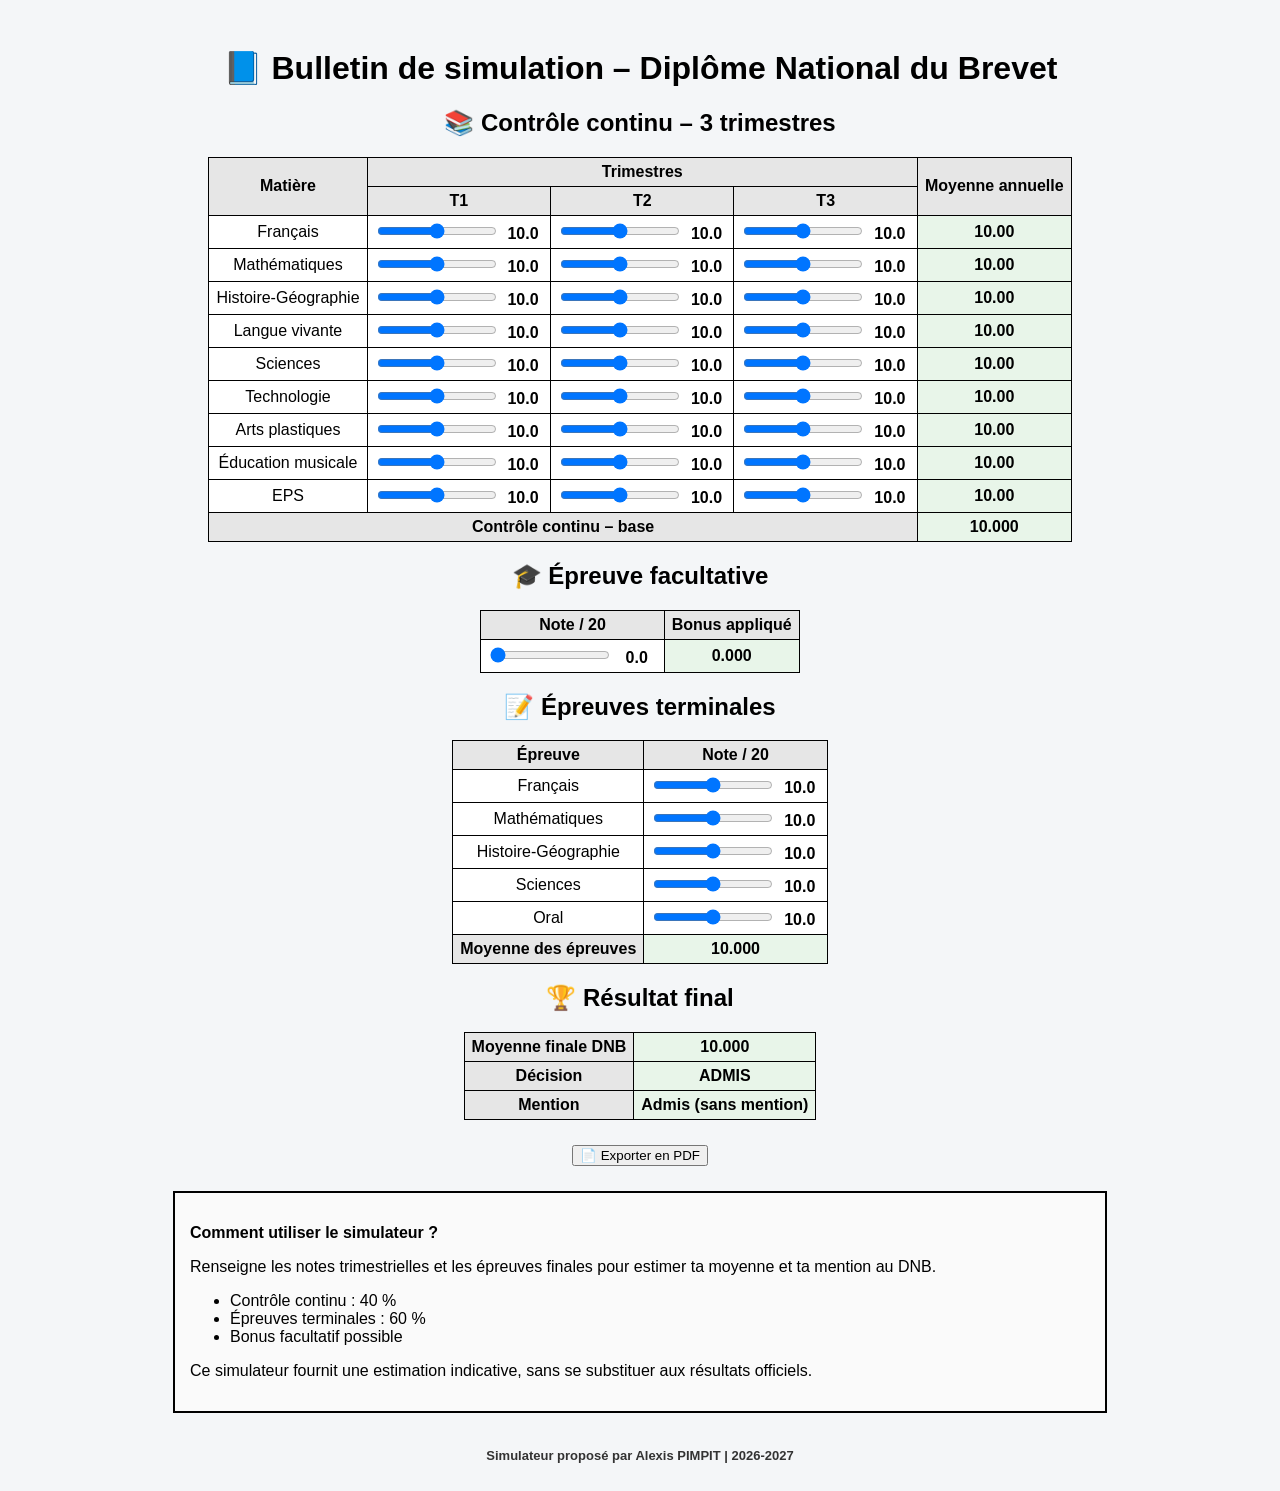
==== calculateurDNB2026.html @ b97b6e9c "Add files via upload" ====
<!DOCTYPE html>
<html lang="fr">
<head>
<meta charset="UTF-8">
<title>Simulateur DNB – Bulletin officiel</title>

<style>
/* ================= BASE ================= */
body{
  font-family: Arial, Helvetica, sans-serif;
  background:#f4f6f8;
  padding:20px;
}
h1,h2{text-align:center}
table{
  border-collapse:collapse;
  margin:10px auto;
  background:#fff;
}
th,td{
  border:1px solid #000;
  padding:5px 7px;
  text-align:center;
}
th{background:#e6e6e6}
.range{width:120px}
.val{display:inline-block;width:40px;font-weight:bold}
.result{background:#e8f5e9;font-weight:bold}
.actions{text-align:center;margin:25px 0}

/* ===== Comment utiliser (WEB UNIQUEMENT) ===== */
.info-box{
  border:2px solid #000;
  padding:15px;
  margin:20px auto;
  background:#fafafa;
  max-width:900px;
}

/* ================= PIED DE PAGE ================= */
footer{
  text-align:center;
  font-size:13px;
  font-weight:bold;
  color:#333;
  margin-top:35px;
}

/* ================= RESPONSIVE ================= */
@media(max-width:800px){
  table{font-size:14px}
  .range{width:100px}
}

/* ================= IMPRESSION / PDF ================= */
@media print{
  body{
    background:#fff;
    padding:8mm;
    font-size:10.5pt;
  }

  h1{font-size:16pt;margin-bottom:8px;}
  h2{
    font-size:12pt;
    margin-top:12px;
    border-bottom:2px solid #000;
    padding-bottom:3px;
  }

  table{width:100%;margin:8px 0;}

  input[type=range],
  button,
  .actions,
  .info-box{
    display:none !important;
  }

  .val{display:inline;font-weight:normal;}

  footer{
    position:fixed;
    bottom:10mm;
    left:0;
    right:0;
    font-size:10.5pt;
  }

  /* ===== FILIGRANE ===== */
  body::before{
    content:"SIMULATION";
    position:fixed;
    top:-50%;
    left:-50%;
    width:200%;
    height:200%;
    transform:rotate(-30deg);
    font-size:60pt;
    font-weight:bold;
    color:rgba(0,0,0,0.06);
    z-index:-1;
    pointer-events:none;
    white-space:nowrap;
    display:grid;
    place-items:center;
    background-image:
      repeating-linear-gradient(
        45deg,
        rgba(0,0,0,0.06) 0,
        rgba(0,0,0,0.06) 2px,
        transparent 2px,
        transparent 200px
      );
  }

  /* ===== PAGE 2 : CRÉDITS ===== */
  .credits-page{
    display:block;
    page-break-before:always;
    border:2px solid #000;
    padding:20px;
    margin-top:30px;
  }
  .credits-page h2{
    text-align:center;
    text-transform:uppercase;
  }
  .cc-logo{
    text-align:center;
    margin:15px 0;
    font-size:12pt;
  }
}

/* ================= FORMAT PAGE ================= */
@page{
  size:A4 portrait;
  margin:15mm;
}

/* ===== CRÉDITS CACHÉS À L'ÉCRAN ===== */
.credits-page{
  display:none;
}
</style>
</head>

<body>

<h1>📘 Bulletin de simulation – Diplôme National du Brevet</h1>

<h2>📚 Contrôle continu – 3 trimestres</h2>

<table>
<tr>
  <th rowspan="2">Matière</th>
  <th colspan="3">Trimestres</th>
  <th rowspan="2">Moyenne annuelle</th>
</tr>
<tr><th>T1</th><th>T2</th><th>T3</th></tr>
<tbody id="cc"></tbody>
<tr>
  <th colspan="4">Contrôle continu – base</th>
  <th id="cc_base" class="result"></th>
</tr>
</table>

<h2>🎓 Épreuve facultative</h2>

<table>
<tr><th>Note / 20</th><th>Bonus appliqué</th></tr>
<tr>
<td>
<input type="range" min="0" max="20" step="0.1" value="0" id="fac" class="range">
<span class="val" id="vfac">0</span>
</td>
<td id="bonus" class="result">0</td>
</tr>
</table>

<h2>📝 Épreuves terminales</h2>

<table>
<tr><th>Épreuve</th><th>Note / 20</th></tr>
<tbody id="epreuves"></tbody>
<tr>
<th>Moyenne des épreuves</th>
<th id="moyE" class="result"></th>
</tr>
</table>

<h2>🏆 Résultat final</h2>

<table>
<tr><th>Moyenne finale DNB</th><th id="final" class="result"></th></tr>
<tr><th>Décision</th><th id="decision" class="result"></th></tr>
<tr><th>Mention</th><th id="mention" class="result"></th></tr>
</table>

<div class="actions">
<button onclick="window.print()">📄 Exporter en PDF</button>
</div>

<!-- ===== WEB UNIQUEMENT ===== -->
<div class="info-box">
<p><strong>Comment utiliser le simulateur ?</strong></p>
<p>
Renseigne les notes trimestrielles et les épreuves finales
pour estimer ta moyenne et ta mention au DNB.
</p>
<ul>
<li>Contrôle continu : 40 %</li>
<li>Épreuves terminales : 60 %</li>
<li>Bonus facultatif possible</li>
</ul>
<p>
Ce simulateur fournit une estimation indicative,
sans se substituer aux résultats officiels.
</p>
</div>

<footer id="footer"></footer>

<!-- ===== PDF PAGE 2 UNIQUEMENT ===== -->
<section class="credits-page">
<h2>Crédits et mentions légales</h2>

<p><strong>Simulateur du Diplôme National du Brevet</strong></p>

<p>
Conception et réalisation : <strong>Alexis PIMPIT</strong><br>
Outil pédagogique destiné à l’accompagnement des élèves de 3ᵉ.
</p>

<p>
Calculs conformes aux textes officiels
du Ministère de l’Éducation nationale
(Bulletin officiel et Éduscol).
</p>

<div class="cc-logo">ⓒⓒ BY-NC-ND 4.0</div>

<p>
Licence Creative Commons Attribution – Pas d’Utilisation Commerciale –
Pas de Modification 4.0 International.
</p>

<p>
La diffusion est autorisée dans un cadre pédagogique non commercial,
sous réserve de citer l’auteur.
Toute modification ou exploitation commerciale est interdite.
</p>
</section>

<script>
const matieres=[
 "Français","Mathématiques","Histoire-Géographie",
 "Langue vivante","Sciences","Technologie",
 "Arts plastiques","Éducation musicale","EPS"
];
const epreuves=[
 "Français","Mathématiques","Histoire-Géographie",
 "Sciences","Oral"
];

const cc=document.getElementById("cc");
matieres.forEach((m,i)=>{
 cc.insertAdjacentHTML("beforeend",`
 <tr>
  <td>${m}</td>
  <td><input type="range" min="0" max="20" step="0.1" value="10" class="range t${i}">
      <span class="val">10</span></td>
  <td><input type="range" min="0" max="20" step="0.1" value="10" class="range t${i}">
      <span class="val">10</span></td>
  <td><input type="range" min="0" max="20" step="0.1" value="10" class="range t${i}">
      <span class="val">10</span></td>
  <td id="m${i}" class="result"></td>
 </tr>`);
});

const ep=document.getElementById("epreuves");
epreuves.forEach((e,i)=>{
 ep.insertAdjacentHTML("beforeend",`
 <tr>
  <td>${e}</td>
  <td>
    <input type="range" min="0" max="20" step="0.1" value="10" id="e${i}" class="range">
    <span class="val" id="ve${i}">10</span>
  </td>
 </tr>`);
});

function calc(){
 let totalCC=0;
 matieres.forEach((_,i)=>{
   let sliders=[...document.querySelectorAll(".t"+i)];
   sliders.forEach(s=>s.nextElementSibling.textContent=Number(s.value).toFixed(1));
   let moy=sliders.reduce((a,s)=>a+Number(s.value),0)/3;
   document.getElementById("m"+i).textContent=moy.toFixed(2);
   totalCC+=moy;
 });
 let CC_base=totalCC/matieres.length;
 document.getElementById("cc_base").textContent=CC_base.toFixed(3);

 let fac=Number(document.getElementById("fac").value);
 document.getElementById("vfac").textContent=fac.toFixed(1);
 let bonus=Math.max(0,fac-10)/20;
 document.getElementById("bonus").textContent=bonus.toFixed(3);
 let CC_final=CC_base+bonus;

 let totalE=0;
 epreuves.forEach((_,i)=>{
   let v=Number(document.getElementById("e"+i).value);
   document.getElementById("ve"+i).textContent=v.toFixed(1);
   totalE+=v;
 });
 let moyE=totalE/epreuves.length;
 document.getElementById("moyE").textContent=moyE.toFixed(3);

 let final=(CC_final*0.4)+(moyE*0.6);
 document.getElementById("final").textContent=final.toFixed(3);
 document.getElementById("decision").textContent=final>=10?"ADMIS":"NON ADMIS";

 let mention="—";
 if(final>=18) mention="Très Bien avec les félicitations du jury";
 else if(final>=16) mention="Très Bien";
 else if(final>=14) mention="Bien";
 else if(final>=12) mention="Assez Bien";
 else if(final>=10) mention="Admis (sans mention)";
 document.getElementById("mention").textContent=mention;

 const d=new Date();
 const y=d.getFullYear();
 const m=d.getMonth();
 const annee=(m>=8)?`${y}-${y+1}`:`${y-1}-${y}`;
 document.getElementById("footer").textContent=
   `Simulateur proposé par Alexis PIMPIT | ${annee}`;
}

document.querySelectorAll("input[type=range]")
 .forEach(r=>r.addEventListener("input",calc));
calc();
</script>

</body>
</html>
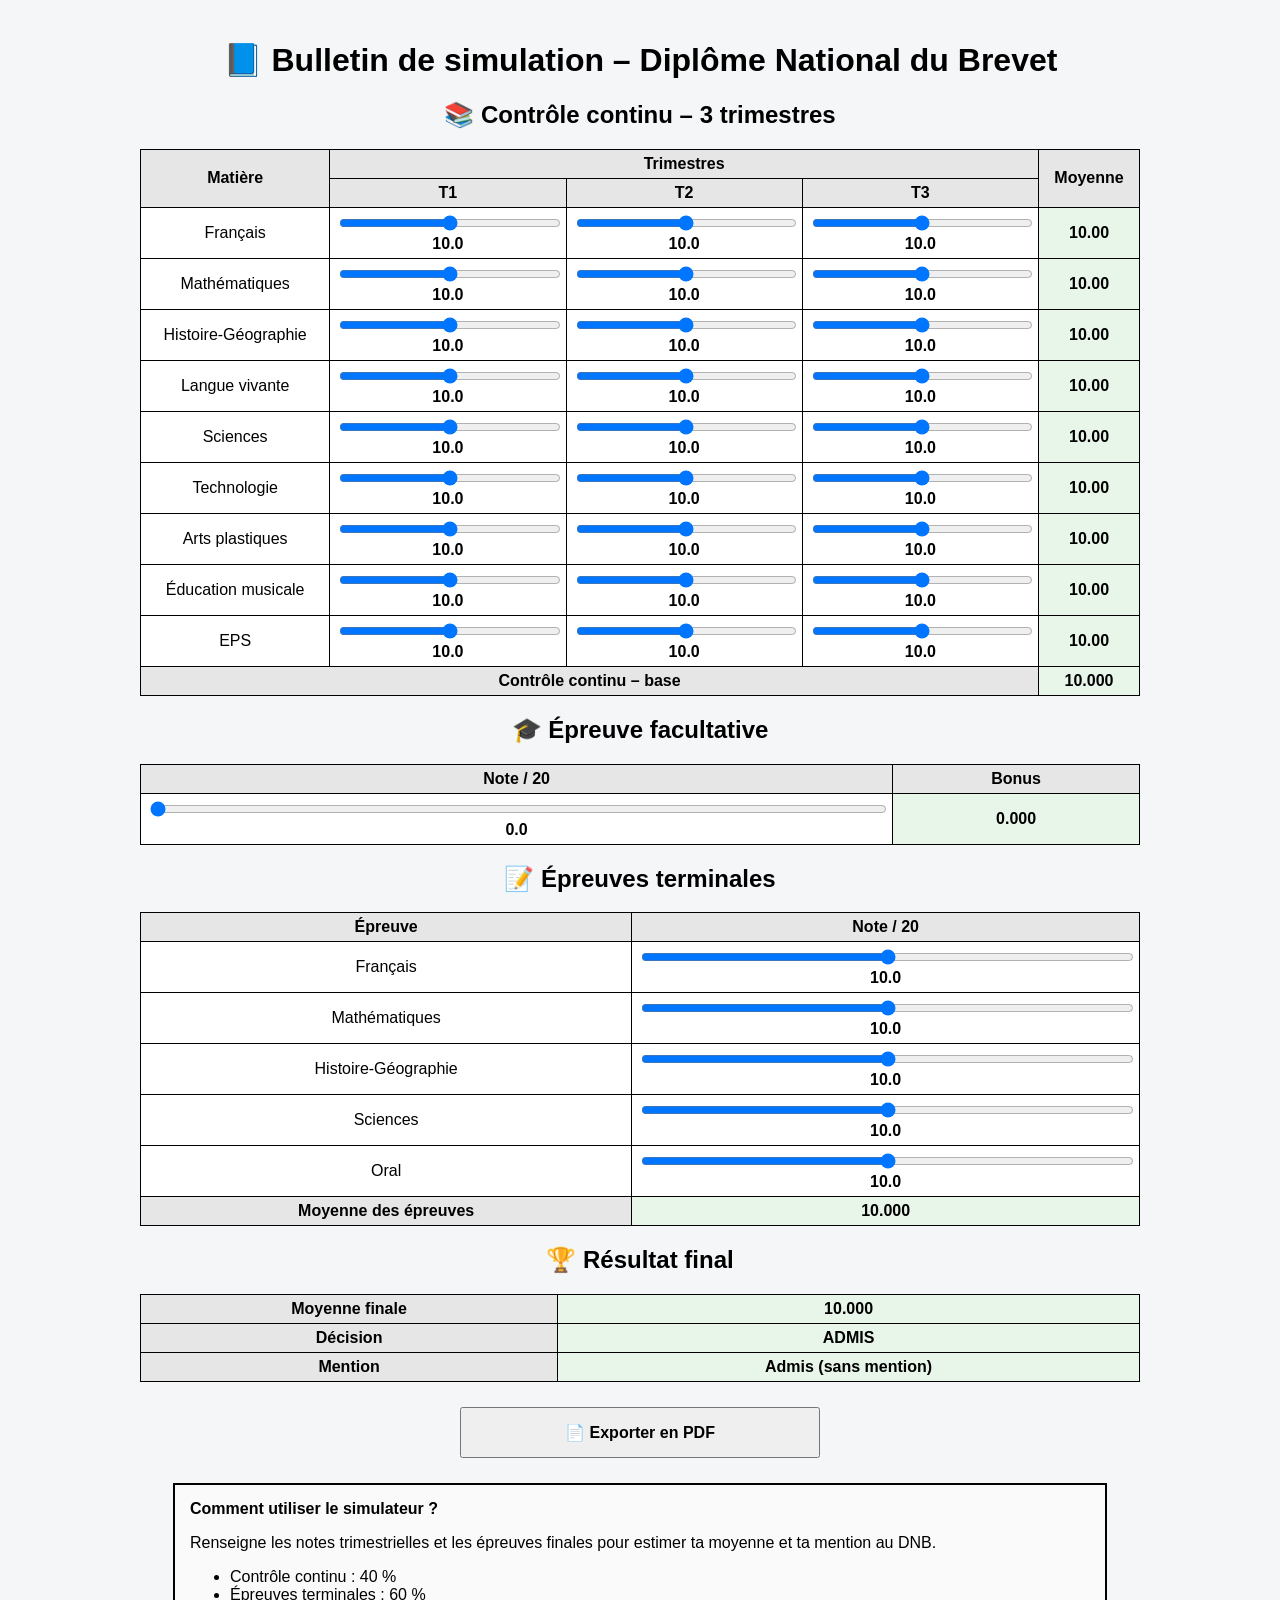
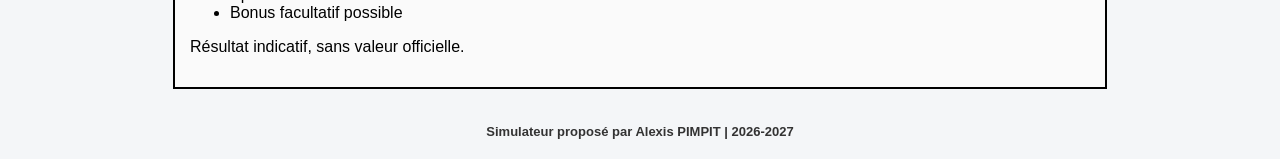
==== commit af38b110: "Add files via upload" ====
--- a/calculateurDNB2026.html
+++ b/calculateurDNB2026.html
@@ -2,6 +2,7 @@
 <html lang="fr">
 <head>
 <meta charset="UTF-8">
+<meta name="viewport" content="width=device-width, initial-scale=1.0">
 <title>Simulateur DNB – Bulletin officiel</title>
 
 <style>
@@ -10,12 +11,22 @@
   font-family: Arial, Helvetica, sans-serif;
   background:#f4f6f8;
   padding:20px;
+  margin:0;
 }
 h1,h2{text-align:center}
+
+.table-wrapper{
+  overflow-x:auto;
+  -webkit-overflow-scrolling:touch;
+  margin:10px auto;
+}
+
 table{
   border-collapse:collapse;
-  margin:10px auto;
+  margin:0 auto;
   background:#fff;
+  width:100%;
+  max-width:1000px;
 }
 th,td{
   border:1px solid #000;
@@ -23,12 +34,28 @@
   text-align:center;
 }
 th{background:#e6e6e6}
-.range{width:120px}
-.val{display:inline-block;width:40px;font-weight:bold}
+
+.range{width:100%}
+.val{
+  display:inline-block;
+  min-width:45px;
+  font-weight:bold;
+}
 .result{background:#e8f5e9;font-weight:bold}
-.actions{text-align:center;margin:25px 0}
-
-/* ===== Comment utiliser (WEB UNIQUEMENT) ===== */
+
+.actions{
+  text-align:center;
+  margin:25px 0;
+}
+.actions button{
+  width:100%;
+  max-width:360px;
+  padding:14px;
+  font-size:16px;
+  font-weight:bold;
+}
+
+/* ===== INFO BOX (WEB UNIQUEMENT) ===== */
 .info-box{
   border:2px solid #000;
   padding:15px;
@@ -37,7 +64,7 @@
   max-width:900px;
 }
 
-/* ================= PIED DE PAGE ================= */
+/* ================= FOOTER ================= */
 footer{
   text-align:center;
   font-size:13px;
@@ -46,10 +73,14 @@
   margin-top:35px;
 }
 
-/* ================= RESPONSIVE ================= */
-@media(max-width:800px){
-  table{font-size:14px}
-  .range{width:100px}
+/* ================= MOBILE ================= */
+@media(max-width:600px){
+  body{padding:10px}
+  h1{font-size:20px}
+  h2{font-size:16px}
+  table{font-size:13px}
+  th,td{padding:4px}
+  .info-box{font-size:14px;padding:12px}
 }
 
 /* ================= IMPRESSION / PDF ================= */
@@ -68,7 +99,8 @@
     padding-bottom:3px;
   }
 
-  table{width:100%;margin:8px 0;}
+  .table-wrapper{overflow:visible}
+  table{width:100%;}
 
   input[type=range],
   button,
@@ -87,7 +119,6 @@
     font-size:10.5pt;
   }
 
-  /* ===== FILIGRANE ===== */
   body::before{
     content:"SIMULATION";
     position:fixed;
@@ -100,21 +131,10 @@
     font-weight:bold;
     color:rgba(0,0,0,0.06);
     z-index:-1;
-    pointer-events:none;
-    white-space:nowrap;
     display:grid;
     place-items:center;
-    background-image:
-      repeating-linear-gradient(
-        45deg,
-        rgba(0,0,0,0.06) 0,
-        rgba(0,0,0,0.06) 2px,
-        transparent 2px,
-        transparent 200px
-      );
-  }
-
-  /* ===== PAGE 2 : CRÉDITS ===== */
+  }
+
   .credits-page{
     display:block;
     page-break-before:always;
@@ -122,27 +142,16 @@
     padding:20px;
     margin-top:30px;
   }
-  .credits-page h2{
-    text-align:center;
-    text-transform:uppercase;
-  }
-  .cc-logo{
-    text-align:center;
-    margin:15px 0;
-    font-size:12pt;
-  }
-}
-
-/* ================= FORMAT PAGE ================= */
+}
+
+/* ================= PAGE ================= */
 @page{
   size:A4 portrait;
   margin:15mm;
 }
 
 /* ===== CRÉDITS CACHÉS À L'ÉCRAN ===== */
-.credits-page{
-  display:none;
-}
+.credits-page{display:none;}
 </style>
 </head>
 
@@ -151,12 +160,12 @@
 <h1>📘 Bulletin de simulation – Diplôme National du Brevet</h1>
 
 <h2>📚 Contrôle continu – 3 trimestres</h2>
-
+<div class="table-wrapper">
 <table>
 <tr>
   <th rowspan="2">Matière</th>
   <th colspan="3">Trimestres</th>
-  <th rowspan="2">Moyenne annuelle</th>
+  <th rowspan="2">Moyenne</th>
 </tr>
 <tr><th>T1</th><th>T2</th><th>T3</th></tr>
 <tbody id="cc"></tbody>
@@ -165,11 +174,12 @@
   <th id="cc_base" class="result"></th>
 </tr>
 </table>
+</div>
 
 <h2>🎓 Épreuve facultative</h2>
-
+<div class="table-wrapper">
 <table>
-<tr><th>Note / 20</th><th>Bonus appliqué</th></tr>
+<tr><th>Note / 20</th><th>Bonus</th></tr>
 <tr>
 <td>
 <input type="range" min="0" max="20" step="0.1" value="0" id="fac" class="range">
@@ -178,9 +188,10 @@
 <td id="bonus" class="result">0</td>
 </tr>
 </table>
+</div>
 
 <h2>📝 Épreuves terminales</h2>
-
+<div class="table-wrapper">
 <table>
 <tr><th>Épreuve</th><th>Note / 20</th></tr>
 <tbody id="epreuves"></tbody>
@@ -189,22 +200,23 @@
 <th id="moyE" class="result"></th>
 </tr>
 </table>
+</div>
 
 <h2>🏆 Résultat final</h2>
-
+<div class="table-wrapper">
 <table>
-<tr><th>Moyenne finale DNB</th><th id="final" class="result"></th></tr>
+<tr><th>Moyenne finale</th><th id="final" class="result"></th></tr>
 <tr><th>Décision</th><th id="decision" class="result"></th></tr>
 <tr><th>Mention</th><th id="mention" class="result"></th></tr>
 </table>
+</div>
 
 <div class="actions">
 <button onclick="window.print()">📄 Exporter en PDF</button>
 </div>
 
-<!-- ===== WEB UNIQUEMENT ===== -->
 <div class="info-box">
-<p><strong>Comment utiliser le simulateur ?</strong></p>
+<strong>Comment utiliser le simulateur ?</strong>
 <p>
 Renseigne les notes trimestrielles et les épreuves finales
 pour estimer ta moyenne et ta mention au DNB.
@@ -215,42 +227,17 @@
 <li>Bonus facultatif possible</li>
 </ul>
 <p>
-Ce simulateur fournit une estimation indicative,
-sans se substituer aux résultats officiels.
+Résultat indicatif, sans valeur officielle.
 </p>
 </div>
 
 <footer id="footer"></footer>
 
-<!-- ===== PDF PAGE 2 UNIQUEMENT ===== -->
 <section class="credits-page">
 <h2>Crédits et mentions légales</h2>
-
-<p><strong>Simulateur du Diplôme National du Brevet</strong></p>
-
-<p>
-Conception et réalisation : <strong>Alexis PIMPIT</strong><br>
-Outil pédagogique destiné à l’accompagnement des élèves de 3ᵉ.
-</p>
-
-<p>
-Calculs conformes aux textes officiels
-du Ministère de l’Éducation nationale
-(Bulletin officiel et Éduscol).
-</p>
-
-<div class="cc-logo">ⓒⓒ BY-NC-ND 4.0</div>
-
-<p>
-Licence Creative Commons Attribution – Pas d’Utilisation Commerciale –
-Pas de Modification 4.0 International.
-</p>
-
-<p>
-La diffusion est autorisée dans un cadre pédagogique non commercial,
-sous réserve de citer l’auteur.
-Toute modification ou exploitation commerciale est interdite.
-</p>
+<p><strong>Simulateur DNB</strong></p>
+<p>Conception : <strong>Alexis PIMPIT</strong></p>
+<p>Licence CC BY-NC-ND 4.0</p>
 </section>
 
 <script>
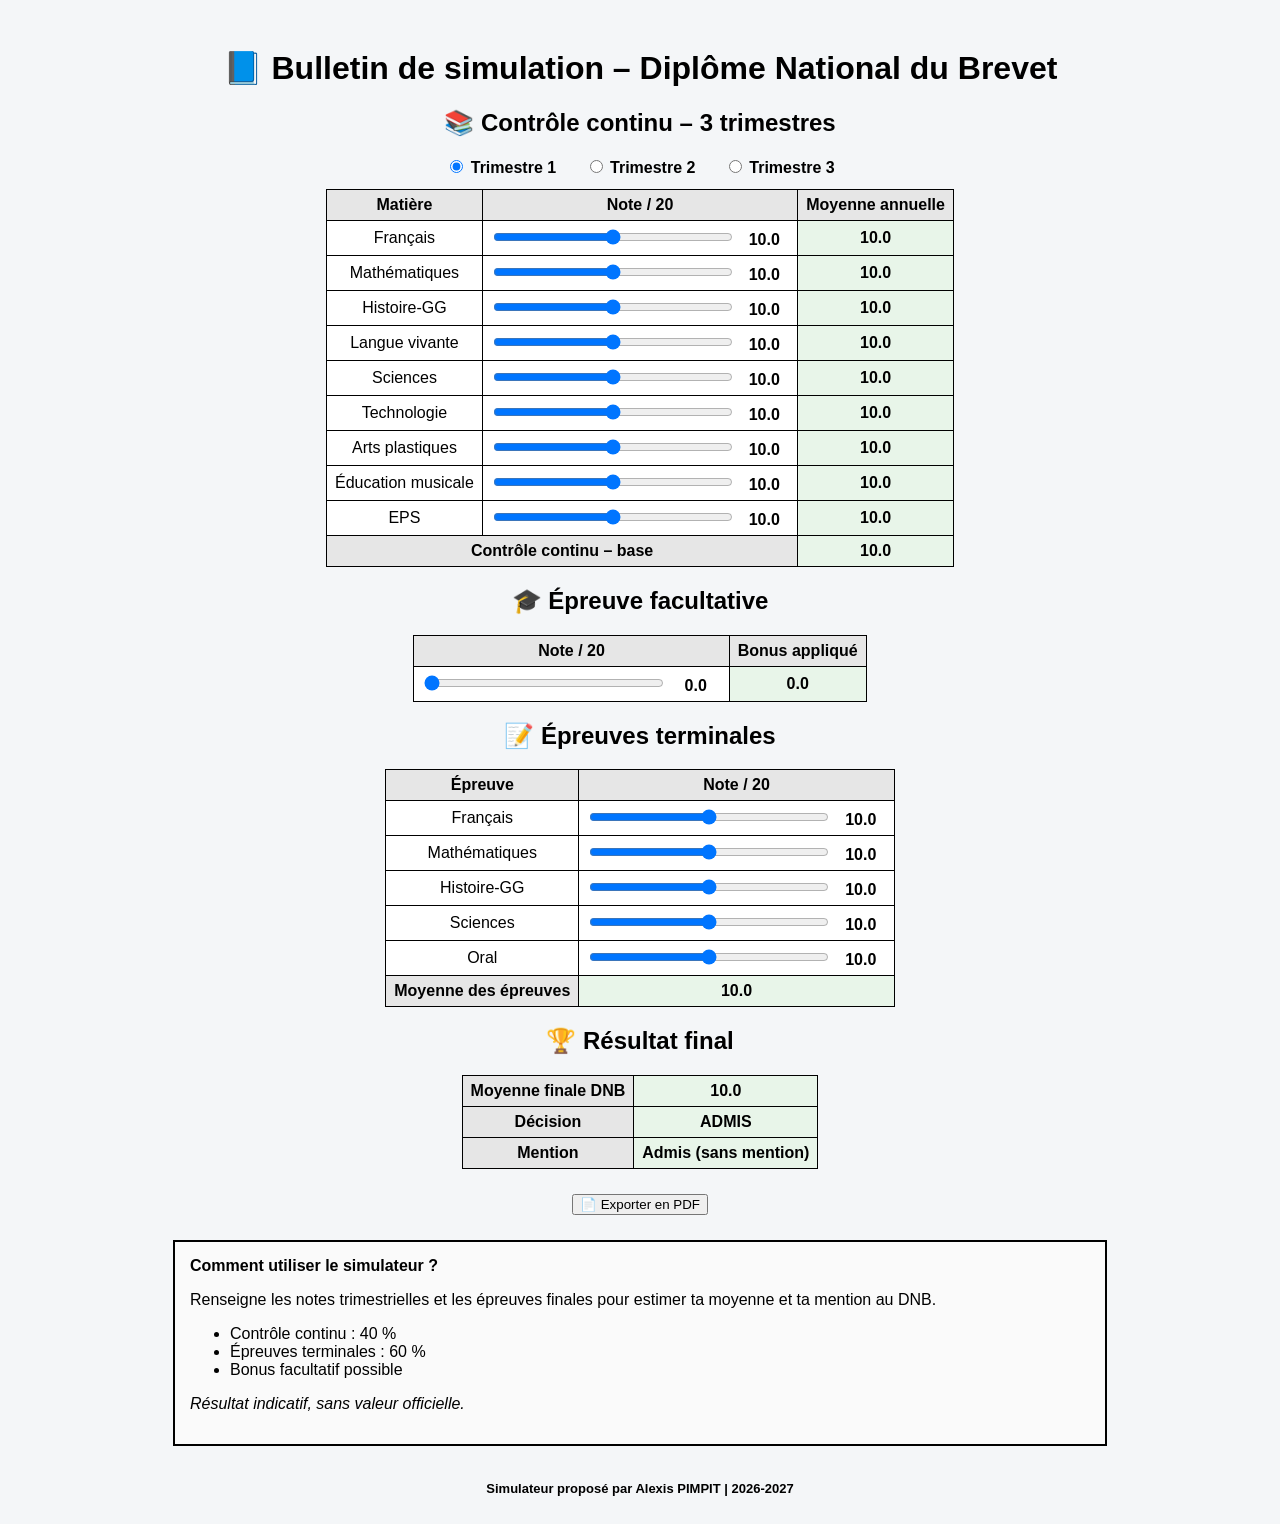
==== commit e0b96cc4: "Add files via upload" ====
--- a/calculateurDNB2026.html
+++ b/calculateurDNB2026.html
@@ -2,7 +2,10 @@
 <html lang="fr">
 <head>
 <meta charset="UTF-8">
-<meta name="viewport" content="width=device-width, initial-scale=1.0">
+
+<!-- Correction mobile indispensable -->
+<meta name="viewport" content="width=device-width, initial-scale=1">
+
 <title>Simulateur DNB – Bulletin officiel</title>
 
 <style>
@@ -11,51 +14,42 @@
   font-family: Arial, Helvetica, sans-serif;
   background:#f4f6f8;
   padding:20px;
-  margin:0;
 }
 h1,h2{text-align:center}
-
-.table-wrapper{
-  overflow-x:auto;
-  -webkit-overflow-scrolling:touch;
-  margin:10px auto;
-}
 
 table{
   border-collapse:collapse;
-  margin:0 auto;
+  margin:10px auto;
   background:#fff;
-  width:100%;
-  max-width:1000px;
 }
 th,td{
   border:1px solid #000;
-  padding:5px 7px;
+  padding:6px 8px;
   text-align:center;
 }
 th{background:#e6e6e6}
 
-.range{width:100%}
-.val{
-  display:inline-block;
-  min-width:45px;
+/* Correction mobile : largeur flexible */
+.range{
+  width:240px;
+  max-width:100%;
+}
+
+.val{display:inline-block;width:50px;font-weight:bold}
+.result{background:#e8f5e9;font-weight:bold}
+
+.trimestre-select{
+  text-align:center;
+  margin-bottom:12px;
+}
+.trimestre-select label{
+  margin:0 12px;
   font-weight:bold;
 }
-.result{background:#e8f5e9;font-weight:bold}
-
-.actions{
-  text-align:center;
-  margin:25px 0;
-}
-.actions button{
-  width:100%;
-  max-width:360px;
-  padding:14px;
-  font-size:16px;
-  font-weight:bold;
-}
-
-/* ===== INFO BOX (WEB UNIQUEMENT) ===== */
+
+.actions{text-align:center;margin:25px 0}
+
+/* ===== Comment utiliser ===== */
 .info-box{
   border:2px solid #000;
   padding:15px;
@@ -64,94 +58,88 @@
   max-width:900px;
 }
 
-/* ================= FOOTER ================= */
+/* ================= PIED DE PAGE ================= */
 footer{
   text-align:center;
   font-size:13px;
   font-weight:bold;
-  color:#333;
   margin-top:35px;
 }
 
-/* ================= MOBILE ================= */
-@media(max-width:600px){
-  body{padding:10px}
-  h1{font-size:20px}
-  h2{font-size:16px}
-  table{font-size:13px}
-  th,td{padding:4px}
-  .info-box{font-size:14px;padding:12px}
+/* ================= RESPONSIVE ================= */
+@media(max-width:800px){
+  table{font-size:14px}
+  .range{width:200px}
 }
 
 /* ================= IMPRESSION / PDF ================= */
 @media print{
+
   body{
     background:#fff;
-    padding:8mm;
-    font-size:10.5pt;
-  }
-
-  h1{font-size:16pt;margin-bottom:8px;}
+    padding:6mm;
+    font-size:9.5pt;
+  }
+
+  h1{
+    font-size:14pt;
+    margin:4px 0 6px;
+  }
+
   h2{
-    font-size:12pt;
-    margin-top:12px;
-    border-bottom:2px solid #000;
-    padding-bottom:3px;
-  }
-
-  .table-wrapper{overflow:visible}
-  table{width:100%;}
+    font-size:11pt;
+    margin:6px 0 4px;
+  }
+
+  table{
+    width:100%;
+    margin:6px 0;
+    font-size:9pt;
+  }
+
+  th, td{
+    padding:3px 4px;
+  }
+
+  .range{
+    width:130px;
+  }
+
+  .val{
+    display:inline;
+    font-size:9pt;
+    font-weight:normal;
+  }
 
   input[type=range],
   button,
   .actions,
-  .info-box{
+  .info-box,
+  .trimestre-select{
     display:none !important;
   }
-
-  .val{display:inline;font-weight:normal;}
 
   footer{
     position:fixed;
-    bottom:10mm;
+    bottom:5mm;
     left:0;
     right:0;
-    font-size:10.5pt;
-  }
-
-  body::before{
-    content:"SIMULATION";
-    position:fixed;
-    top:-50%;
-    left:-50%;
-    width:200%;
-    height:200%;
-    transform:rotate(-30deg);
-    font-size:60pt;
-    font-weight:bold;
-    color:rgba(0,0,0,0.06);
-    z-index:-1;
-    display:grid;
-    place-items:center;
-  }
-
-  .credits-page{
-    display:block;
-    page-break-before:always;
-    border:2px solid #000;
-    padding:20px;
-    margin-top:30px;
-  }
-}
-
-/* ================= PAGE ================= */
+    font-size:9pt;
+  }
+
+  table, tr, td, th{
+    page-break-inside:avoid !important;
+  }
+
+  *{
+    box-sizing:border-box;
+  }
+}
+
 @page{
   size:A4 portrait;
-  margin:15mm;
-}
-
-/* ===== CRÉDITS CACHÉS À L'ÉCRAN ===== */
-.credits-page{display:none;}
+  margin:10mm;
+}
 </style>
 </head>
 
@@ -160,38 +148,41 @@
 <h1>📘 Bulletin de simulation – Diplôme National du Brevet</h1>
 
 <h2>📚 Contrôle continu – 3 trimestres</h2>
-<div class="table-wrapper">
+
+<div class="trimestre-select">
+  <label><input type="radio" name="tri" value="0" checked> Trimestre 1</label>
+  <label><input type="radio" name="tri" value="1"> Trimestre 2</label>
+  <label><input type="radio" name="tri" value="2"> Trimestre 3</label>
+</div>
+
 <table>
 <tr>
-  <th rowspan="2">Matière</th>
-  <th colspan="3">Trimestres</th>
-  <th rowspan="2">Moyenne</th>
+  <th>Matière</th>
+  <th>Note / 20</th>
+  <th>Moyenne annuelle</th>
 </tr>
-<tr><th>T1</th><th>T2</th><th>T3</th></tr>
 <tbody id="cc"></tbody>
 <tr>
-  <th colspan="4">Contrôle continu – base</th>
+  <th colspan="2">Contrôle continu – base</th>
   <th id="cc_base" class="result"></th>
 </tr>
 </table>
-</div>
 
 <h2>🎓 Épreuve facultative</h2>
-<div class="table-wrapper">
+
 <table>
-<tr><th>Note / 20</th><th>Bonus</th></tr>
+<tr><th>Note / 20</th><th>Bonus appliqué</th></tr>
 <tr>
 <td>
 <input type="range" min="0" max="20" step="0.1" value="0" id="fac" class="range">
-<span class="val" id="vfac">0</span>
+<span class="val" id="vfac">0.0</span>
 </td>
-<td id="bonus" class="result">0</td>
+<td id="bonus" class="result">0.0</td>
 </tr>
 </table>
-</div>
 
 <h2>📝 Épreuves terminales</h2>
-<div class="table-wrapper">
+
 <table>
 <tr><th>Épreuve</th><th>Note / 20</th></tr>
 <tbody id="epreuves"></tbody>
@@ -200,16 +191,14 @@
 <th id="moyE" class="result"></th>
 </tr>
 </table>
-</div>
 
 <h2>🏆 Résultat final</h2>
-<div class="table-wrapper">
+
 <table>
-<tr><th>Moyenne finale</th><th id="final" class="result"></th></tr>
+<tr><th>Moyenne finale DNB</th><th id="final" class="result"></th></tr>
 <tr><th>Décision</th><th id="decision" class="result"></th></tr>
 <tr><th>Mention</th><th id="mention" class="result"></th></tr>
 </table>
-</div>
 
 <div class="actions">
 <button onclick="window.print()">📄 Exporter en PDF</button>
@@ -226,92 +215,143 @@
 <li>Épreuves terminales : 60 %</li>
 <li>Bonus facultatif possible</li>
 </ul>
-<p>
-Résultat indicatif, sans valeur officielle.
-</p>
+<p><em>Résultat indicatif, sans valeur officielle.</em></p>
 </div>
 
 <footer id="footer"></footer>
 
-<section class="credits-page">
-<h2>Crédits et mentions légales</h2>
-<p><strong>Simulateur DNB</strong></p>
-<p>Conception : <strong>Alexis PIMPIT</strong></p>
-<p>Licence CC BY-NC-ND 4.0</p>
-</section>
-
 <script>
+/* ============================
+   CONFIGURATION
+============================ */
 const matieres=[
- "Français","Mathématiques","Histoire-Géographie",
+ "Français","Mathématiques","Histoire-GG",
  "Langue vivante","Sciences","Technologie",
  "Arts plastiques","Éducation musicale","EPS"
 ];
 const epreuves=[
- "Français","Mathématiques","Histoire-Géographie",
+ "Français","Mathématiques","Histoire-GG",
  "Sciences","Oral"
 ];
 
+let trimestreActif=0;
+const notesCC=matieres.map(()=>[10,10,10]);
+
+/* ============================
+   TABLEAU CC
+============================ */
 const cc=document.getElementById("cc");
 matieres.forEach((m,i)=>{
  cc.insertAdjacentHTML("beforeend",`
  <tr>
   <td>${m}</td>
-  <td><input type="range" min="0" max="20" step="0.1" value="10" class="range t${i}">
-      <span class="val">10</span></td>
-  <td><input type="range" min="0" max="20" step="0.1" value="10" class="range t${i}">
-      <span class="val">10</span></td>
-  <td><input type="range" min="0" max="20" step="0.1" value="10" class="range t${i}">
-      <span class="val">10</span></td>
+  <td>
+    <input type="range" min="0" max="20" step="0.1"
+      value="10" class="range cc-range" data-i="${i}">
+    <span class="val">10.0</span>
+  </td>
   <td id="m${i}" class="result"></td>
  </tr>`);
 });
 
+/* ============================
+   TRIMESTRE
+============================ */
+document.querySelectorAll("input[name=tri]").forEach(r=>{
+ r.addEventListener("change",()=>{
+   trimestreActif=Number(r.value);
+   updateCCUI();
+ });
+});
+
+function updateCCUI(){
+ document.querySelectorAll(".cc-range").forEach(sl=>{
+   const i=Number(sl.dataset.i);
+   sl.value=notesCC[i][trimestreActif];
+   sl.nextElementSibling.textContent=Number(sl.value).toFixed(1);
+ });
+ calc();
+}
+
+/* ============================
+   ÉPREUVES TERMINALES
+============================ */
 const ep=document.getElementById("epreuves");
 epreuves.forEach((e,i)=>{
  ep.insertAdjacentHTML("beforeend",`
  <tr>
   <td>${e}</td>
   <td>
-    <input type="range" min="0" max="20" step="0.1" value="10" id="e${i}" class="range">
-    <span class="val" id="ve${i}">10</span>
+    <input type="range" min="0" max="20" step="0.1"
+      value="10" id="e${i}" class="range">
+    <span class="val" id="ve${i}">10.0</span>
   </td>
  </tr>`);
 });
 
+/* ============================
+   SLIDERS – FIX MOBILE
+============================ */
+function bindSliders(){
+ document.querySelectorAll("input[type=range]").forEach(r=>{
+
+   const update=()=>{
+     const val=Number(r.value || 0);
+     const span=r.nextElementSibling;
+     if(span) span.textContent=val.toFixed(1);
+
+     if(r.classList.contains("cc-range")){
+       const i=Number(r.dataset.i);
+       notesCC[i][trimestreActif]=val;
+     }
+
+     calc();
+   };
+
+   r.addEventListener("input",update);
+   r.addEventListener("change",update);
+ });
+}
+bindSliders();
+
+/* ============================
+   CALCULS
+============================ */
 function calc(){
  let totalCC=0;
+
  matieres.forEach((_,i)=>{
-   let sliders=[...document.querySelectorAll(".t"+i)];
-   sliders.forEach(s=>s.nextElementSibling.textContent=Number(s.value).toFixed(1));
-   let moy=sliders.reduce((a,s)=>a+Number(s.value),0)/3;
-   document.getElementById("m"+i).textContent=moy.toFixed(2);
+   let moy=(notesCC[i][0]+notesCC[i][1]+notesCC[i][2])/3;
+   document.getElementById("m"+i).textContent=moy.toFixed(1);
    totalCC+=moy;
  });
+
  let CC_base=totalCC/matieres.length;
- document.getElementById("cc_base").textContent=CC_base.toFixed(3);
-
- let fac=Number(document.getElementById("fac").value);
+ document.getElementById("cc_base").textContent=CC_base.toFixed(1);
+
+ let fac=Number(document.getElementById("fac").value || 0);
  document.getElementById("vfac").textContent=fac.toFixed(1);
  let bonus=Math.max(0,fac-10)/20;
- document.getElementById("bonus").textContent=bonus.toFixed(3);
- let CC_final=CC_base+bonus;
+ document.getElementById("bonus").textContent=bonus.toFixed(1);
 
  let totalE=0;
  epreuves.forEach((_,i)=>{
-   let v=Number(document.getElementById("e"+i).value);
+   let v=Number(document.getElementById("e"+i).value || 0);
    document.getElementById("ve"+i).textContent=v.toFixed(1);
    totalE+=v;
  });
+
  let moyE=totalE/epreuves.length;
- document.getElementById("moyE").textContent=moyE.toFixed(3);
-
- let final=(CC_final*0.4)+(moyE*0.6);
- document.getElementById("final").textContent=final.toFixed(3);
- document.getElementById("decision").textContent=final>=10?"ADMIS":"NON ADMIS";
+ document.getElementById("moyE").textContent=moyE.toFixed(1);
+
+ let final=((CC_base+bonus)*0.4)+(moyE*0.6);
+ document.getElementById("final").textContent=final.toFixed(1);
+
+ document.getElementById("decision").textContent=
+   final>=10?"ADMIS":"NON ADMIS";
 
  let mention="—";
- if(final>=18) mention="Très Bien avec les félicitations du jury";
- else if(final>=16) mention="Très Bien";
+ if(final>=16) mention="Très Bien";
  else if(final>=14) mention="Bien";
  else if(final>=12) mention="Assez Bien";
  else if(final>=10) mention="Admis (sans mention)";
@@ -325,10 +365,8 @@
    `Simulateur proposé par Alexis PIMPIT | ${annee}`;
 }
 
-document.querySelectorAll("input[type=range]")
- .forEach(r=>r.addEventListener("input",calc));
 calc();
 </script>
 
 </body>
-</html>
+</html>
